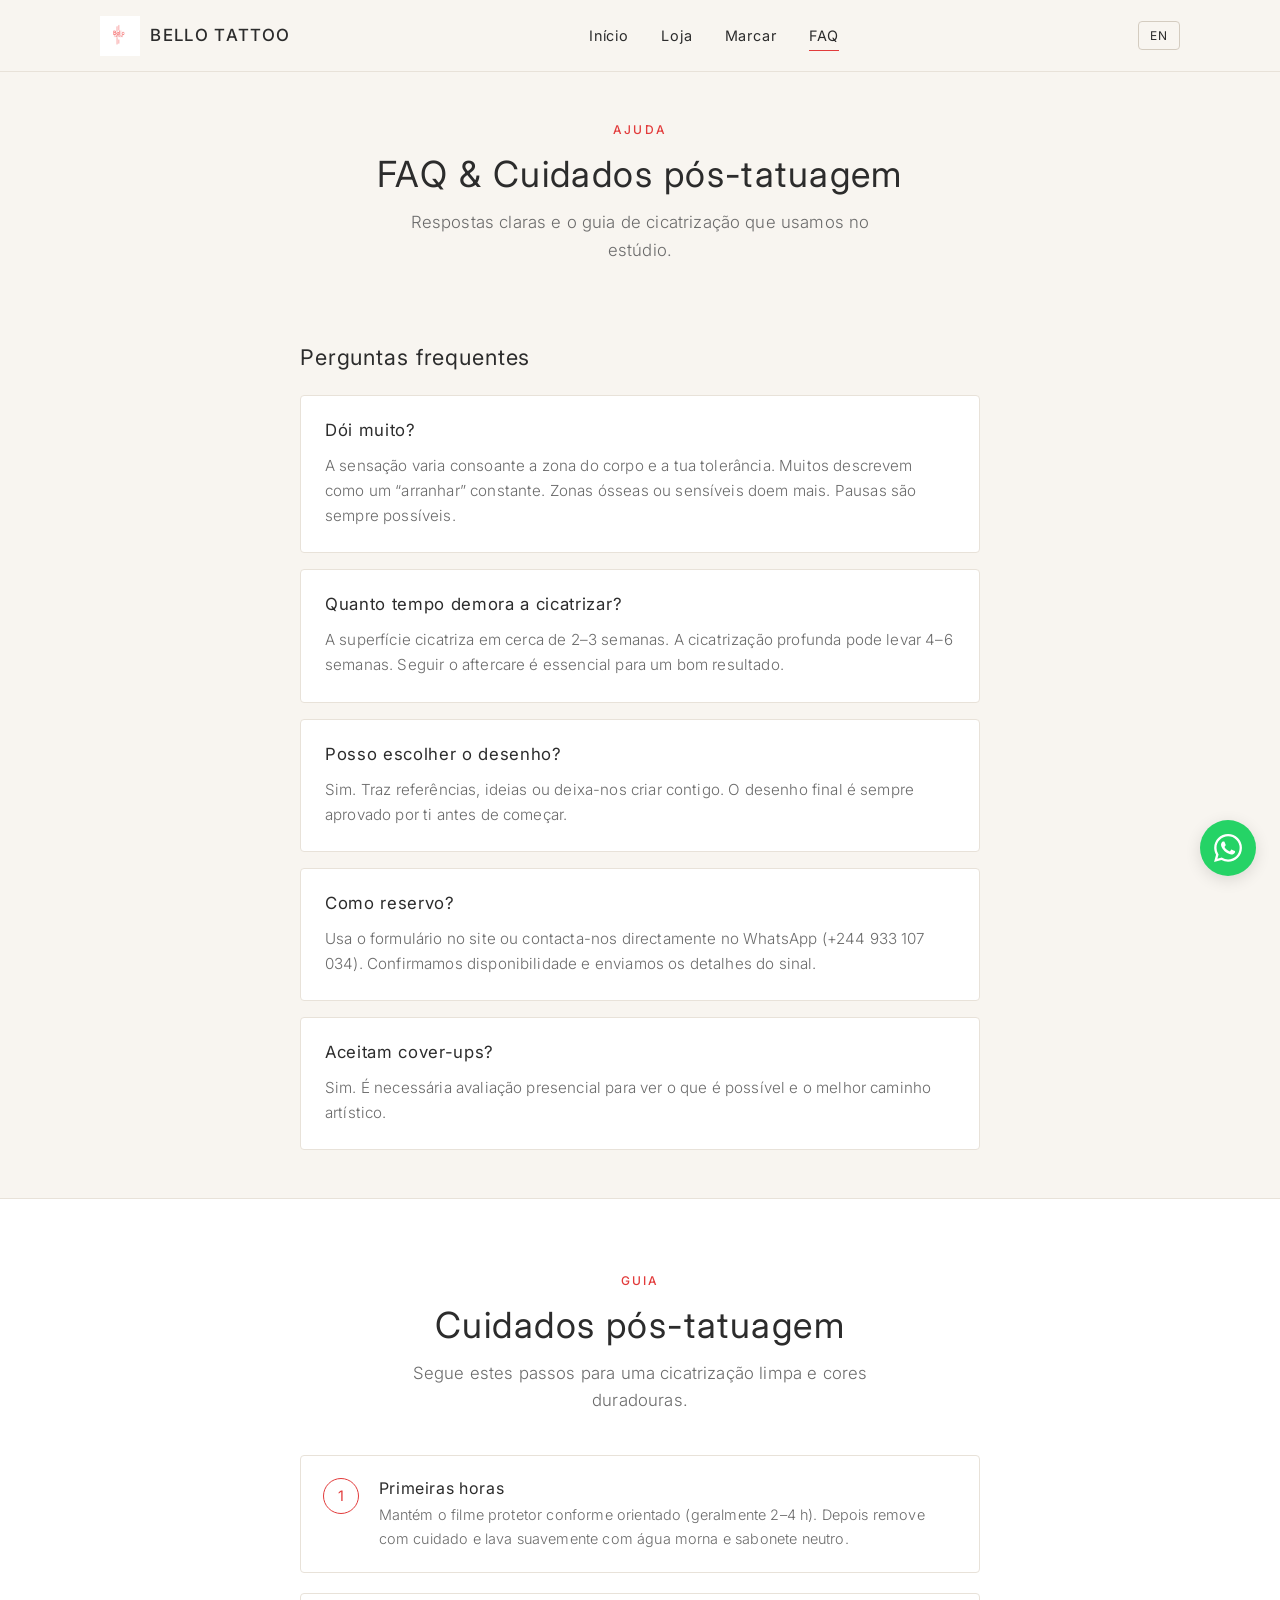
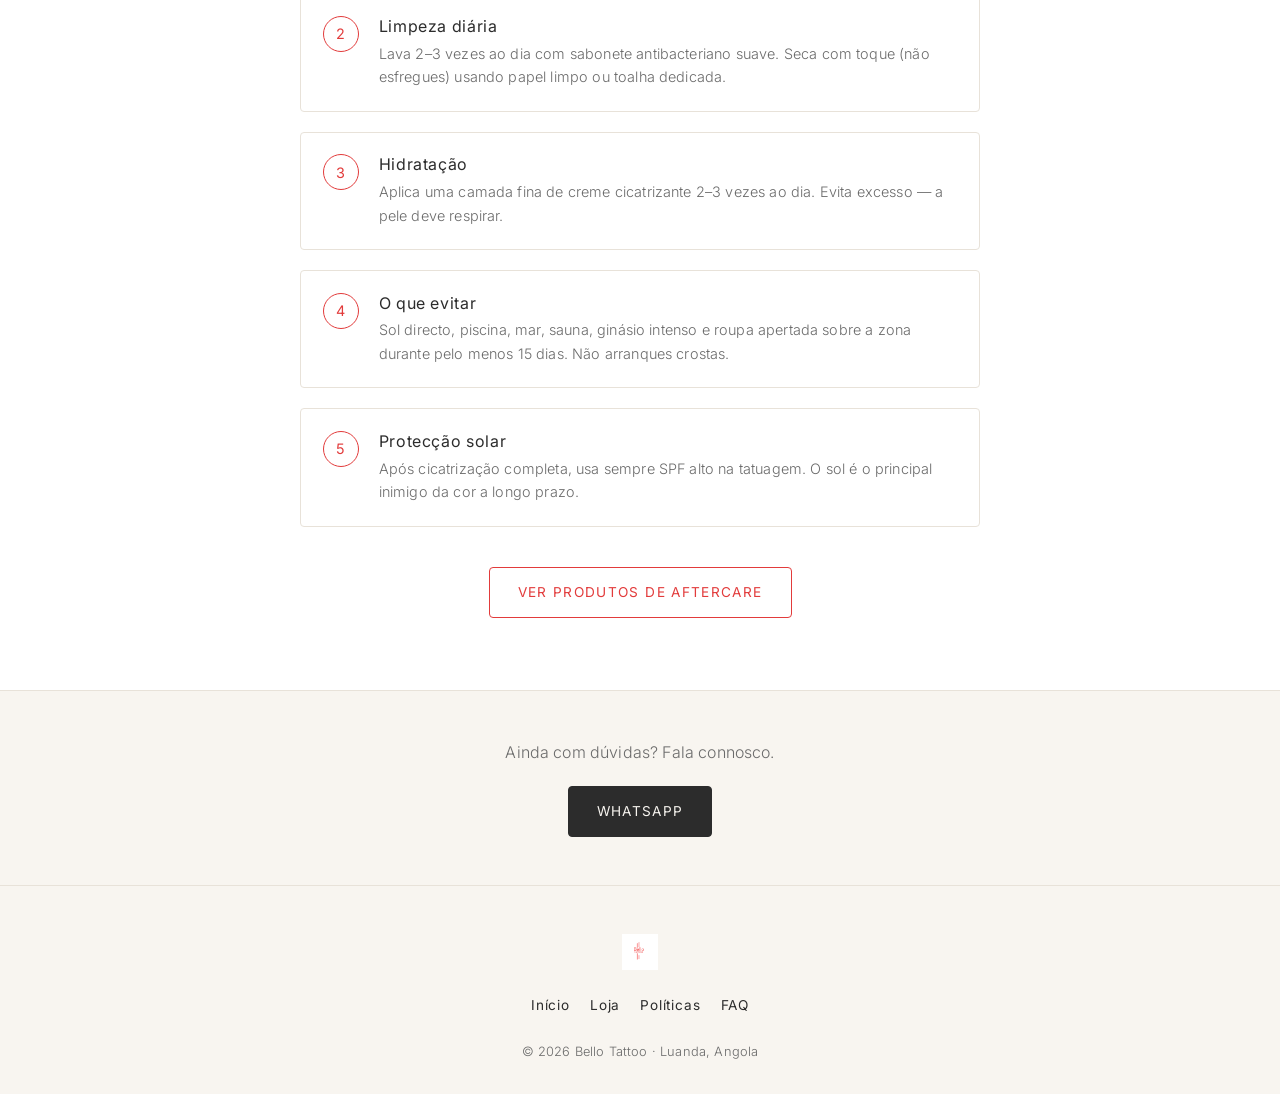
==== Bello-Tattoo-Website/faq.html @ 1ad39132 "Add files via upload" ====
<!DOCTYPE html>
<html lang="pt" data-lang="pt">
<head>
  <meta charset="UTF-8" />
  <meta name="viewport" content="width=device-width, initial-scale=1" />
  <title>FAQ &amp; Aftercare | Bello Tattoo</title>
  <link rel="icon" href="favicon.ico" sizes="any" />
  <link rel="icon" type="image/png" sizes="32x32" href="favicon-32.png" />
  <link rel="preconnect" href="https://fonts.googleapis.com" />
  <link rel="preconnect" href="https://fonts.gstatic.com" crossorigin />
  <link href="https://fonts.googleapis.com/css2?family=Inter:wght@300;400;500&display=swap" rel="stylesheet" />
  <link rel="stylesheet" href="css/styles.css" />
</head>
<body>
  <header class="site-header">
    <div class="header-inner">
      <a href="index.html" class="logo-link">
        <img src="images/logo.jpg" alt="Bello Tattoo" />
        <span class="logo-text">Bello Tattoo</span>
      </a>
      <nav class="nav-desktop">
        <a href="index.html" class="lang-pt">Início</a>
        <a href="index.html" class="lang-en">Home</a>
        <a href="products.html" class="lang-pt">Loja</a>
        <a href="products.html" class="lang-en">Shop</a>
        <a href="index.html#booking" class="lang-pt">Marcar</a>
        <a href="index.html#booking" class="lang-en">Book</a>
        <a href="faq.html">FAQ</a>
      </nav>
      <div class="header-actions">
        <button class="lang-toggle" type="button">EN</button>
        <button class="hamburger" type="button" aria-label="Menu">
          <span></span><span></span><span></span>
        </button>
      </div>
    </div>
  </header>

  <nav class="nav-mobile">
    <a href="index.html" class="lang-pt">Início</a>
    <a href="index.html" class="lang-en">Home</a>
    <a href="products.html" class="lang-pt">Loja</a>
    <a href="products.html" class="lang-en">Shop</a>
    <a href="policies.html" class="lang-pt">Políticas</a>
    <a href="policies.html" class="lang-en">Policies</a>
    <a href="faq.html">FAQ</a>
  </nav>

  <main>
    <div class="page-hero container">
      <span class="eyebrow">Ajuda</span>
      <h1 class="section-title lang-pt">FAQ &amp; Cuidados pós-tatuagem</h1>
      <h1 class="section-title lang-en">FAQ &amp; Aftercare</h1>
      <p class="section-sub lang-pt">Respostas claras e o guia de cicatrização que usamos no estúdio.</p>
      <p class="section-sub lang-en">Clear answers and the healing guide we use in the studio.</p>
    </div>

    <div class="container" style="max-width:720px;padding-bottom:2rem">
      <h2 class="section-title" style="font-size:1.35rem;margin-bottom:1.5rem;text-align:left">
        <span class="lang-pt">Perguntas frequentes</span>
        <span class="lang-en">Frequently asked questions</span>
      </h2>

      <div class="faq-item">
        <h3 class="lang-pt">Dói muito?</h3>
        <h3 class="lang-en">Does it hurt a lot?</h3>
        <p class="lang-pt">
          A sensação varia consoante a zona do corpo e a tua tolerância. Muitos descrevem como um “arranhar” constante.
          Zonas ósseas ou sensíveis doem mais. Pausas são sempre possíveis.
        </p>
        <p class="lang-en">
          Sensation varies by body area and your tolerance. Many describe it as a constant “scratching”.
          Bony or sensitive areas hurt more. Breaks are always possible.
        </p>
      </div>

      <div class="faq-item">
        <h3 class="lang-pt">Quanto tempo demora a cicatrizar?</h3>
        <h3 class="lang-en">How long does healing take?</h3>
        <p class="lang-pt">
          A superfície cicatriza em cerca de 2–3 semanas. A cicatrização profunda pode levar 4–6 semanas.
          Seguir o aftercare é essencial para um bom resultado.
        </p>
        <p class="lang-en">
          The surface heals in about 2–3 weeks. Deep healing can take 4–6 weeks.
          Following aftercare is essential for a good result.
        </p>
      </div>

      <div class="faq-item">
        <h3 class="lang-pt">Posso escolher o desenho?</h3>
        <h3 class="lang-en">Can I choose the design?</h3>
        <p class="lang-pt">
          Sim. Traz referências, ideias ou deixa-nos criar contigo. O desenho final é sempre aprovado por ti antes de começar.
        </p>
        <p class="lang-en">
          Yes. Bring references, ideas or let us create with you. The final design is always approved by you before we start.
        </p>
      </div>

      <div class="faq-item">
        <h3 class="lang-pt">Como reservo?</h3>
        <h3 class="lang-en">How do I book?</h3>
        <p class="lang-pt">
          Usa o formulário no site ou contacta-nos directamente no WhatsApp (+244 933 107 034).
          Confirmamos disponibilidade e enviamos os detalhes do sinal.
        </p>
        <p class="lang-en">
          Use the form on the site or contact us directly on WhatsApp (+244 933 107 034).
          We confirm availability and send deposit details.
        </p>
      </div>

      <div class="faq-item">
        <h3 class="lang-pt">Aceitam cover-ups?</h3>
        <h3 class="lang-en">Do you do cover-ups?</h3>
        <p class="lang-pt">
          Sim. É necessária avaliação presencial para ver o que é possível e o melhor caminho artístico.
        </p>
        <p class="lang-en">
          Yes. An in-person assessment is required to see what is possible and the best artistic approach.
        </p>
      </div>
    </div>

    <!-- Aftercare guide -->
    <section style="background:var(--bg-card);border-top:1px solid var(--border);border-bottom:1px solid var(--border)">
      <div class="container" style="max-width:720px">
        <span class="eyebrow" style="text-align:center">Guia</span>
        <h2 class="section-title lang-pt">Cuidados pós-tatuagem</h2>
        <h2 class="section-title lang-en">Aftercare steps</h2>
        <p class="section-sub lang-pt">Segue estes passos para uma cicatrização limpa e cores duradouras.</p>
        <p class="section-sub lang-en">Follow these steps for clean healing and lasting colour.</p>

        <div class="aftercare-steps">
          <div class="step">
            <div class="step-num">1</div>
            <div>
              <h4 class="lang-pt">Primeiras horas</h4>
              <h4 class="lang-en">First hours</h4>
              <p class="lang-pt">Mantém o filme protetor conforme orientado (geralmente 2–4 h). Depois remove com cuidado e lava suavemente com água morna e sabonete neutro.</p>
              <p class="lang-en">Keep the protective film as directed (usually 2–4 h). Then carefully remove and wash gently with lukewarm water and mild soap.</p>
            </div>
          </div>
          <div class="step">
            <div class="step-num">2</div>
            <div>
              <h4 class="lang-pt">Limpeza diária</h4>
              <h4 class="lang-en">Daily cleaning</h4>
              <p class="lang-pt">Lava 2–3 vezes ao dia com sabonete antibacteriano suave. Seca com toque (não esfregues) usando papel limpo ou toalha dedicada.</p>
              <p class="lang-en">Wash 2–3 times a day with mild antibacterial soap. Pat dry (do not rub) using clean paper or a dedicated towel.</p>
            </div>
          </div>
          <div class="step">
            <div class="step-num">3</div>
            <div>
              <h4 class="lang-pt">Hidratação</h4>
              <h4 class="lang-en">Moisturising</h4>
              <p class="lang-pt">Aplica uma camada fina de creme cicatrizante 2–3 vezes ao dia. Evita excesso — a pele deve respirar.</p>
              <p class="lang-en">Apply a thin layer of healing cream 2–3 times a day. Avoid excess — the skin needs to breathe.</p>
            </div>
          </div>
          <div class="step">
            <div class="step-num">4</div>
            <div>
              <h4 class="lang-pt">O que evitar</h4>
              <h4 class="lang-en">What to avoid</h4>
              <p class="lang-pt">Sol directo, piscina, mar, sauna, ginásio intenso e roupa apertada sobre a zona durante pelo menos 15 dias. Não arranques crostas.</p>
              <p class="lang-en">Direct sun, pools, sea, sauna, intense gym and tight clothing over the area for at least 15 days. Do not pick scabs.</p>
            </div>
          </div>
          <div class="step">
            <div class="step-num">5</div>
            <div>
              <h4 class="lang-pt">Protecção solar</h4>
              <h4 class="lang-en">Sun protection</h4>
              <p class="lang-pt">Após cicatrização completa, usa sempre SPF alto na tatuagem. O sol é o principal inimigo da cor a longo prazo.</p>
              <p class="lang-en">After full healing, always use high SPF on the tattoo. Sun is the main enemy of long-term colour.</p>
            </div>
          </div>
        </div>

        <p style="text-align:center;margin-top:2.5rem">
          <a href="products.html" class="btn btn-accent lang-pt">Ver produtos de aftercare</a>
          <a href="products.html" class="btn btn-accent lang-en">View aftercare products</a>
        </p>
      </div>
    </section>

    <div class="container" style="padding:3rem 1.25rem;text-align:center">
      <p class="lang-pt" style="color:var(--text-muted);margin-bottom:1.25rem;font-weight:300">
        Ainda com dúvidas? Fala connosco.
      </p>
      <p class="lang-en" style="color:var(--text-muted);margin-bottom:1.25rem;font-weight:300">
        Still have questions? Talk to us.
      </p>
      <a href="https://wa.me/244933107034" class="btn btn-filled" target="_blank" rel="noopener">WhatsApp</a>
    </div>
  </main>

  <footer class="site-footer">
    <div class="container">
      <div class="footer-logo"><img src="images/logo.jpg" alt="Bello Tattoo" /></div>
      <nav class="footer-nav">
        <a href="index.html" class="lang-pt">Início</a>
        <a href="index.html" class="lang-en">Home</a>
        <a href="products.html" class="lang-pt">Loja</a>
        <a href="products.html" class="lang-en">Shop</a>
        <a href="policies.html" class="lang-pt">Políticas</a>
        <a href="policies.html" class="lang-en">Policies</a>
        <a href="faq.html">FAQ</a>
      </nav>
      <p class="footer-copy">© 2026 Bello Tattoo · Luanda, Angola</p>
    </div>
  </footer>

  <a href="https://wa.me/244933107034" class="wa-float" target="_blank" rel="noopener" aria-label="WhatsApp">
    <svg viewBox="0 0 24 24"><path d="M17.472 14.382c-.297-.149-1.758-.867-2.03-.967-.273-.099-.471-.148-.67.15-.197.297-.767.966-.94 1.164-.173.199-.347.223-.644.075-.297-.15-1.255-.463-2.39-1.475-.883-.788-1.48-1.761-1.653-2.059-.173-.297-.018-.458.13-.606.134-.133.298-.347.446-.52.149-.174.198-.298.298-.497.099-.198.05-.371-.025-.52-.075-.149-.669-1.612-.916-2.207-.242-.579-.487-.5-.669-.51-.173-.008-.371-.01-.57-.01-.198 0-.52.074-.792.372-.272.297-1.04 1.016-1.04 2.479 0 1.462 1.065 2.875 1.213 3.074.149.198 2.096 3.2 5.077 4.487.709.306 1.262.489 1.694.625.712.227 1.36.195 1.871.118.571-.085 1.758-.719 2.006-1.413.248-.694.248-1.289.173-1.413-.074-.124-.272-.198-.57-.347m-5.421 7.403h-.004a9.87 9.87 0 01-5.031-1.378l-.361-.214-3.741.982.998-3.648-.235-.374a9.86 9.86 0 01-1.51-5.26c.001-5.45 4.436-9.884 9.888-9.884 2.64 0 5.122 1.03 6.988 2.898a9.825 9.825 0 012.893 6.994c-.003 5.45-4.435 9.884-9.885 9.884m8.413-18.297A11.815 11.815 0 0012.05 0C5.495 0 .16 5.335.157 11.892c0 2.096.547 4.142 1.588 5.945L.057 24l6.305-1.654a11.882 11.882 0 005.683 1.448h.005c6.554 0 11.89-5.335 11.893-11.893a11.821 11.821 0 00-3.48-8.413z"/></svg>
  </a>

  <script src="js/main.js"></script>
</body>
</html>
---- Bello-Tattoo-Website/css/styles.css ----
/* ============================================
   Bello Tattoo — Premium thin-line design
   Soft cream / charcoal / brand red accent
   Mobile-first, fully responsive
   ============================================ */

:root {
  --bg: #f8f5f0;
  --bg-card: #ffffff;
  --text: #2c2c2c;
  --text-muted: #6b6b6b;
  --accent: #e23b3b;
  --accent-soft: #f5d5d5;
  --border: #e8e2d9;
  --border-strong: #d4ccc0;
  --radius: 4px;
  --font: "Inter", system-ui, -apple-system, "Segoe UI", Roboto, sans-serif;
  --max: 1120px;
  --header-h: 72px;
}

*,
*::before,
*::after {
  box-sizing: border-box;
  margin: 0;
  padding: 0;
}

html {
  scroll-behavior: smooth;
  font-size: 16px;
}

body {
  font-family: var(--font);
  font-weight: 400;
  color: var(--text);
  background: var(--bg);
  line-height: 1.65;
  letter-spacing: 0.01em;
  -webkit-font-smoothing: antialiased;
  overflow-x: hidden;
}

img {
  max-width: 100%;
  height: auto;
  display: block;
}

a {
  color: inherit;
  text-decoration: none;
}

ul {
  list-style: none;
}

button,
input,
select,
textarea {
  font-family: inherit;
  font-size: inherit;
}

/* ---------- Typography ---------- */
h1, h2, h3, h4 {
  font-weight: 400;
  letter-spacing: 0.04em;
  line-height: 1.25;
}

.section-title {
  font-size: clamp(1.6rem, 4vw, 2.25rem);
  margin-bottom: 0.75rem;
  text-align: center;
}

.section-sub {
  text-align: center;
  color: var(--text-muted);
  font-weight: 300;
  max-width: 520px;
  margin: 0 auto 2.5rem;
  font-size: 1.05rem;
}

.eyebrow {
  display: block;
  font-size: 0.75rem;
  letter-spacing: 0.18em;
  text-transform: uppercase;
  color: var(--accent);
  margin-bottom: 0.75rem;
  font-weight: 500;
}

/* ---------- Layout ---------- */
.container {
  width: 100%;
  max-width: var(--max);
  margin: 0 auto;
  padding: 0 1.25rem;
}

section {
  padding: 4.5rem 0;
}

/* ---------- Header ---------- */
.site-header {
  position: fixed;
  top: 0;
  left: 0;
  right: 0;
  height: var(--header-h);
  background: rgba(248, 245, 240, 0.92);
  backdrop-filter: blur(10px);
  border-bottom: 1px solid var(--border);
  z-index: 1000;
  transition: background 0.25s;
}

.header-inner {
  display: flex;
  align-items: center;
  justify-content: space-between;
  height: 100%;
  max-width: var(--max);
  margin: 0 auto;
  padding: 0 1.25rem;
}

.logo-link {
  display: flex;
  align-items: center;
  gap: 0.65rem;
}

.logo-link img {
  height: 40px;
  width: auto;
}

.logo-text {
  font-size: 1.05rem;
  font-weight: 500;
  letter-spacing: 0.08em;
  text-transform: uppercase;
}

.nav-desktop {
  display: none;
  gap: 2rem;
  align-items: center;
}

.nav-desktop a {
  font-size: 0.9rem;
  font-weight: 400;
  letter-spacing: 0.06em;
  position: relative;
  padding: 0.25rem 0;
}

.nav-desktop a::after {
  content: "";
  position: absolute;
  left: 0;
  bottom: 0;
  width: 0;
  height: 1px;
  background: var(--accent);
  transition: width 0.3s ease;
}

.nav-desktop a:hover::after,
.nav-desktop a.active::after {
  width: 100%;
}

.header-actions {
  display: flex;
  align-items: center;
  gap: 0.75rem;
}

.lang-toggle {
  border: 1px solid var(--border-strong);
  background: transparent;
  padding: 0.35rem 0.7rem;
  font-size: 0.75rem;
  letter-spacing: 0.08em;
  cursor: pointer;
  border-radius: var(--radius);
  color: var(--text);
  transition: border-color 0.2s, color 0.2s;
}

.lang-toggle:hover {
  border-color: var(--accent);
  color: var(--accent);
}

/* Hamburger */
.hamburger {
  width: 28px;
  height: 20px;
  display: flex;
  flex-direction: column;
  justify-content: space-between;
  background: none;
  border: none;
  cursor: pointer;
  padding: 0;
  z-index: 1001;
}

.hamburger span {
  display: block;
  height: 1.5px;
  width: 100%;
  background: var(--text);
  transition: transform 0.35s ease, opacity 0.25s ease;
  transform-origin: center;
}

.hamburger.open span:nth-child(1) {
  transform: translateY(9.25px) rotate(45deg);
}

.hamburger.open span:nth-child(2) {
  opacity: 0;
}

.hamburger.open span:nth-child(3) {
  transform: translateY(-9.25px) rotate(-45deg);
}

/* Mobile nav */
.nav-mobile {
  position: fixed;
  inset: 0;
  background: var(--bg);
  display: flex;
  flex-direction: column;
  align-items: center;
  justify-content: center;
  gap: 1.75rem;
  opacity: 0;
  visibility: hidden;
  transition: opacity 0.3s, visibility 0.3s;
  z-index: 999;
}

.nav-mobile.open {
  opacity: 1;
  visibility: visible;
}

.nav-mobile a {
  font-size: 1.35rem;
  letter-spacing: 0.1em;
  font-weight: 300;
}

.nav-mobile a:hover {
  color: var(--accent);
}

/* ---------- Buttons ---------- */
.btn {
  display: inline-flex;
  align-items: center;
  justify-content: center;
  gap: 0.5rem;
  padding: 0.85rem 1.75rem;
  border: 1px solid var(--text);
  background: transparent;
  color: var(--text);
  font-size: 0.85rem;
  font-weight: 400;
  letter-spacing: 0.1em;
  text-transform: uppercase;
  border-radius: var(--radius);
  cursor: pointer;
  transition: background 0.25s, color 0.25s, border-color 0.25s;
}

.btn:hover {
  background: var(--text);
  color: var(--bg);
}

.btn-accent {
  border-color: var(--accent);
  color: var(--accent);
}

.btn-accent:hover {
  background: var(--accent);
  color: #fff;
}

.btn-filled {
  background: var(--text);
  color: var(--bg);
  border-color: var(--text);
}

.btn-filled:hover {
  background: var(--accent);
  border-color: var(--accent);
  color: #fff;
}

/* ---------- Hero ---------- */
.hero {
  min-height: 100vh;
  display: flex;
  align-items: center;
  padding-top: calc(var(--header-h) + 2rem);
  padding-bottom: 4rem;
  position: relative;
}

.hero-grid {
  display: grid;
  gap: 3rem;
  align-items: center;
}

.hero-content h1 {
  font-size: clamp(2.4rem, 7vw, 3.8rem);
  font-weight: 300;
  letter-spacing: 0.06em;
  margin-bottom: 1.25rem;
}

.hero-content h1 span {
  color: var(--accent);
}

.hero-lead {
  font-size: 1.1rem;
  font-weight: 300;
  color: var(--text-muted);
  max-width: 420px;
  margin-bottom: 2rem;
}

.hero-cta {
  display: flex;
  flex-wrap: wrap;
  gap: 1rem;
}

.hero-visual {
  position: relative;
}

.hero-visual img {
  width: 100%;
  aspect-ratio: 4/5;
  object-fit: cover;
  border: 1px solid var(--border);
  border-radius: var(--radius);
}

.hero-badge {
  position: absolute;
  bottom: 1.25rem;
  left: 1.25rem;
  background: rgba(248, 245, 240, 0.95);
  border: 1px solid var(--border);
  padding: 0.6rem 1rem;
  font-size: 0.75rem;
  letter-spacing: 0.1em;
  text-transform: uppercase;
}

/* ---------- Store Card (artistic) ---------- */
.store-card-section {
  padding: 2rem 0 4rem;
}

.store-card {
  display: grid;
  gap: 0;
  border: 1px solid var(--border-strong);
  border-radius: var(--radius);
  overflow: hidden;
  background: var(--bg-card);
  transition: border-color 0.3s;
}

.store-card:hover {
  border-color: var(--accent);
}

.store-card-visual {
  aspect-ratio: 16/10;
  background: linear-gradient(135deg, #2c2c2c 0%, #1a1a1a 100%);
  display: flex;
  align-items: center;
  justify-content: center;
  position: relative;
  overflow: hidden;
}

.store-card-visual::before {
  content: "";
  position: absolute;
  inset: 0;
  background: radial-gradient(circle at 30% 70%, rgba(226, 59, 59, 0.25), transparent 60%);
}

.store-card-visual svg {
  width: 80px;
  height: 80px;
  opacity: 0.9;
  position: relative;
  z-index: 1;
}

.store-card-body {
  padding: 2rem 1.75rem;
  text-align: center;
}

.store-card-body h3 {
  font-size: 1.35rem;
  margin-bottom: 0.75rem;
  letter-spacing: 0.06em;
}

.store-card-body p {
  color: var(--text-muted);
  font-weight: 300;
  margin-bottom: 1.5rem;
  font-size: 0.98rem;
}

/* ---------- About ---------- */
.about-grid {
  display: grid;
  gap: 2.5rem;
  align-items: center;
}

.about-text p {
  margin-bottom: 1.1rem;
  color: var(--text-muted);
  font-weight: 300;
}

.about-stats {
  display: grid;
  grid-template-columns: repeat(3, 1fr);
  gap: 1rem;
  margin-top: 2rem;
  padding-top: 2rem;
  border-top: 1px solid var(--border);
}

.stat {
  text-align: center;
}

.stat-num {
  font-size: 1.75rem;
  font-weight: 300;
  color: var(--accent);
  letter-spacing: 0.04em;
}

.stat-label {
  font-size: 0.75rem;
  letter-spacing: 0.1em;
  text-transform: uppercase;
  color: var(--text-muted);
  margin-top: 0.25rem;
}

.about-img {
  border: 1px solid var(--border);
  border-radius: var(--radius);
  overflow: hidden;
}

.about-img img {
  width: 100%;
  aspect-ratio: 4/5;
  object-fit: cover;
}

/* ---------- Prices / Services ---------- */
.prices-grid {
  display: grid;
  gap: 1.25rem;
}

.price-card {
  border: 1px solid var(--border);
  border-radius: var(--radius);
  padding: 1.75rem 1.5rem;
  background: var(--bg-card);
  transition: border-color 0.25s;
}

.price-card:hover {
  border-color: var(--accent);
}

.price-card h3 {
  font-size: 1.1rem;
  margin-bottom: 0.5rem;
  letter-spacing: 0.05em;
}

.price-card .price {
  font-size: 1.5rem;
  font-weight: 300;
  color: var(--accent);
  margin-bottom: 0.75rem;
}

.price-card p {
  font-size: 0.9rem;
  color: var(--text-muted);
  font-weight: 300;
}

.price-note {
  text-align: center;
  margin-top: 2rem;
  font-size: 0.85rem;
  color: var(--text-muted);
  font-weight: 300;
}

/* ---------- Gallery ---------- */
.gallery-grid {
  display: grid;
  grid-template-columns: repeat(2, 1fr);
  gap: 0.75rem;
}

.gallery-item {
  position: relative;
  overflow: hidden;
  border: 1px solid var(--border);
  border-radius: var(--radius);
  aspect-ratio: 1;
}

.gallery-item img {
  width: 100%;
  height: 100%;
  object-fit: cover;
  transition: transform 0.5s ease;
}

.gallery-item:hover img {
  transform: scale(1.04);
}

.gallery-cta {
  text-align: center;
  margin-top: 2.5rem;
}

/* ---------- Booking Form ---------- */
.booking-section {
  background: var(--bg-card);
  border-top: 1px solid var(--border);
  border-bottom: 1px solid var(--border);
}

.form-card {
  max-width: 640px;
  margin: 0 auto;
  border: 1px solid var(--border);
  border-radius: var(--radius);
  padding: 2rem 1.5rem;
  background: var(--bg);
}

.form-group {
  margin-bottom: 1.35rem;
}

.form-group label {
  display: block;
  font-size: 0.8rem;
  letter-spacing: 0.08em;
  text-transform: uppercase;
  margin-bottom: 0.45rem;
  color: var(--text-muted);
}

.form-group input,
.form-group select,
.form-group textarea {
  width: 100%;
  padding: 0.85rem 1rem;
  border: 1px solid var(--border-strong);
  border-radius: var(--radius);
  background: var(--bg-card);
  color: var(--text);
  transition: border-color 0.2s;
}

.form-group input:focus,
.form-group select:focus,
.form-group textarea:focus {
  outline: none;
  border-color: var(--accent);
}

.form-group textarea {
  min-height: 120px;
  resize: vertical;
}

.form-row {
  display: grid;
  gap: 1rem;
}

.form-actions {
  margin-top: 1.75rem;
  text-align: center;
}

/* ---------- Contact ---------- */
.contact-grid {
  display: grid;
  gap: 2rem;
}

.contact-card {
  border: 1px solid var(--border);
  border-radius: var(--radius);
  padding: 1.75rem;
  background: var(--bg-card);
}

.contact-card h3 {
  font-size: 1rem;
  letter-spacing: 0.08em;
  text-transform: uppercase;
  margin-bottom: 1rem;
  color: var(--accent);
}

.contact-card p,
.contact-card a {
  font-weight: 300;
  color: var(--text-muted);
  margin-bottom: 0.4rem;
}

.contact-card a:hover {
  color: var(--accent);
}

.social-links {
  display: flex;
  gap: 1rem;
  margin-top: 1rem;
}

.social-links a {
  width: 40px;
  height: 40px;
  border: 1px solid var(--border-strong);
  border-radius: 50%;
  display: flex;
  align-items: center;
  justify-content: center;
  transition: border-color 0.2s, color 0.2s;
}

.social-links a:hover {
  border-color: var(--accent);
  color: var(--accent);
}

/* ---------- Footer ---------- */
.site-footer {
  padding: 3rem 0 2rem;
  border-top: 1px solid var(--border);
  text-align: center;
}

.footer-logo {
  margin-bottom: 1rem;
}

.footer-logo img {
  height: 36px;
  margin: 0 auto;
}

.footer-nav {
  display: flex;
  flex-wrap: wrap;
  justify-content: center;
  gap: 1.25rem;
  margin: 1.5rem 0;
  font-size: 0.85rem;
  letter-spacing: 0.06em;
}

.footer-nav a:hover {
  color: var(--accent);
}

.footer-copy {
  font-size: 0.8rem;
  color: var(--text-muted);
  font-weight: 300;
}

/* ---------- Floating WhatsApp ---------- */
.wa-float {
  position: fixed;
  bottom: 1.5rem;
  right: 1.5rem;
  width: 56px;
  height: 56px;
  background: #25d366;
  border-radius: 50%;
  display: flex;
  align-items: center;
  justify-content: center;
  box-shadow: 0 4px 16px rgba(0, 0, 0, 0.12);
  z-index: 900;
  transition: transform 0.2s;
}

.wa-float:hover {
  transform: scale(1.06);
}

.wa-float svg {
  width: 28px;
  height: 28px;
  fill: #fff;
}

/* ---------- Products page ---------- */
.page-hero {
  padding-top: calc(var(--header-h) + 3rem);
  padding-bottom: 2.5rem;
  text-align: center;
}

.products-grid {
  display: grid;
  gap: 1.5rem;
  padding-bottom: 4rem;
}

.product-card {
  border: 1px solid var(--border);
  border-radius: var(--radius);
  background: var(--bg-card);
  overflow: hidden;
  display: flex;
  flex-direction: column;
  transition: border-color 0.25s;
}

.product-card:hover {
  border-color: var(--accent);
}

.product-img {
  aspect-ratio: 1;
  background: linear-gradient(145deg, #f0ebe3, #e8e2d9);
  display: flex;
  align-items: center;
  justify-content: center;
  font-size: 3rem;
  color: var(--accent);
  opacity: 0.7;
}

.product-body {
  padding: 1.5rem;
  flex: 1;
  display: flex;
  flex-direction: column;
}

.product-body h3 {
  font-size: 1.1rem;
  margin-bottom: 0.5rem;
}

.product-body .price {
  color: var(--accent);
  font-size: 1.25rem;
  font-weight: 300;
  margin-bottom: 0.75rem;
}

.product-body p {
  font-size: 0.9rem;
  color: var(--text-muted);
  font-weight: 300;
  flex: 1;
  margin-bottom: 1.25rem;
}

.qty-row {
  display: flex;
  align-items: center;
  gap: 0.75rem;
  margin-bottom: 1rem;
}

.qty-row button {
  width: 32px;
  height: 32px;
  border: 1px solid var(--border-strong);
  background: transparent;
  border-radius: var(--radius);
  cursor: pointer;
  font-size: 1rem;
  line-height: 1;
}

.qty-row input {
  width: 48px;
  text-align: center;
  border: 1px solid var(--border);
  padding: 0.35rem;
  border-radius: var(--radius);
}

/* Cart drawer */
.cart-bar {
  position: fixed;
  bottom: 0;
  left: 0;
  right: 0;
  background: var(--bg-card);
  border-top: 1px solid var(--border-strong);
  padding: 1rem 1.25rem;
  display: none;
  align-items: center;
  justify-content: space-between;
  z-index: 800;
  box-shadow: 0 -4px 20px rgba(0, 0, 0, 0.04);
}

.cart-bar.visible {
  display: flex;
}

.cart-info {
  font-size: 0.9rem;
}

.cart-info strong {
  color: var(--accent);
}

/* ---------- Policies / FAQ ---------- */
.policy-block,
.faq-item {
  border: 1px solid var(--border);
  border-radius: var(--radius);
  padding: 1.5rem;
  margin-bottom: 1rem;
  background: var(--bg-card);
}

.policy-block h3,
.faq-item h3 {
  font-size: 1.05rem;
  margin-bottom: 0.75rem;
  letter-spacing: 0.04em;
}

.policy-block p,
.faq-item p {
  color: var(--text-muted);
  font-weight: 300;
  font-size: 0.95rem;
}

.faq-item + .faq-item {
  margin-top: 0.75rem;
}

/* ---------- Aftercare steps ---------- */
.aftercare-steps {
  display: grid;
  gap: 1.25rem;
  margin-top: 2rem;
}

.step {
  display: flex;
  gap: 1.25rem;
  align-items: flex-start;
  border: 1px solid var(--border);
  border-radius: var(--radius);
  padding: 1.35rem;
  background: var(--bg-card);
}

.step-num {
  flex-shrink: 0;
  width: 36px;
  height: 36px;
  border: 1px solid var(--accent);
  border-radius: 50%;
  display: flex;
  align-items: center;
  justify-content: center;
  font-size: 0.9rem;
  color: var(--accent);
}

.step h4 {
  font-size: 1rem;
  margin-bottom: 0.35rem;
}

.step p {
  font-size: 0.9rem;
  color: var(--text-muted);
  font-weight: 300;
}

/* ---------- Responsive ---------- */
@media (min-width: 640px) {
  .prices-grid {
    grid-template-columns: repeat(2, 1fr);
  }

  .products-grid {
    grid-template-columns: repeat(2, 1fr);
  }

  .form-row {
    grid-template-columns: 1fr 1fr;
  }

  .gallery-grid {
    grid-template-columns: repeat(3, 1fr);
  }
}

@media (min-width: 900px) {
  .nav-desktop {
    display: flex;
  }

  .hamburger {
    display: none;
  }

  .hero-grid {
    grid-template-columns: 1fr 1fr;
    gap: 4rem;
  }

  .about-grid {
    grid-template-columns: 1fr 1fr;
    gap: 4rem;
  }

  .store-card {
    grid-template-columns: 1fr 1.2fr;
  }

  .store-card-visual {
    aspect-ratio: auto;
    min-height: 280px;
  }

  .store-card-body {
    text-align: left;
    display: flex;
    flex-direction: column;
    justify-content: center;
    padding: 2.5rem;
  }

  .prices-grid {
    grid-template-columns: repeat(3, 1fr);
  }

  .products-grid {
    grid-template-columns: repeat(3, 1fr);
  }

  .contact-grid {
    grid-template-columns: repeat(3, 1fr);
  }

  .gallery-grid {
    grid-template-columns: repeat(4, 1fr);
  }
}

/* Utility */
.hidden {
  display: none !important;
}

[data-lang="en"] .lang-pt {
  display: none;
}

[data-lang="pt"] .lang-en {
  display: none;
}
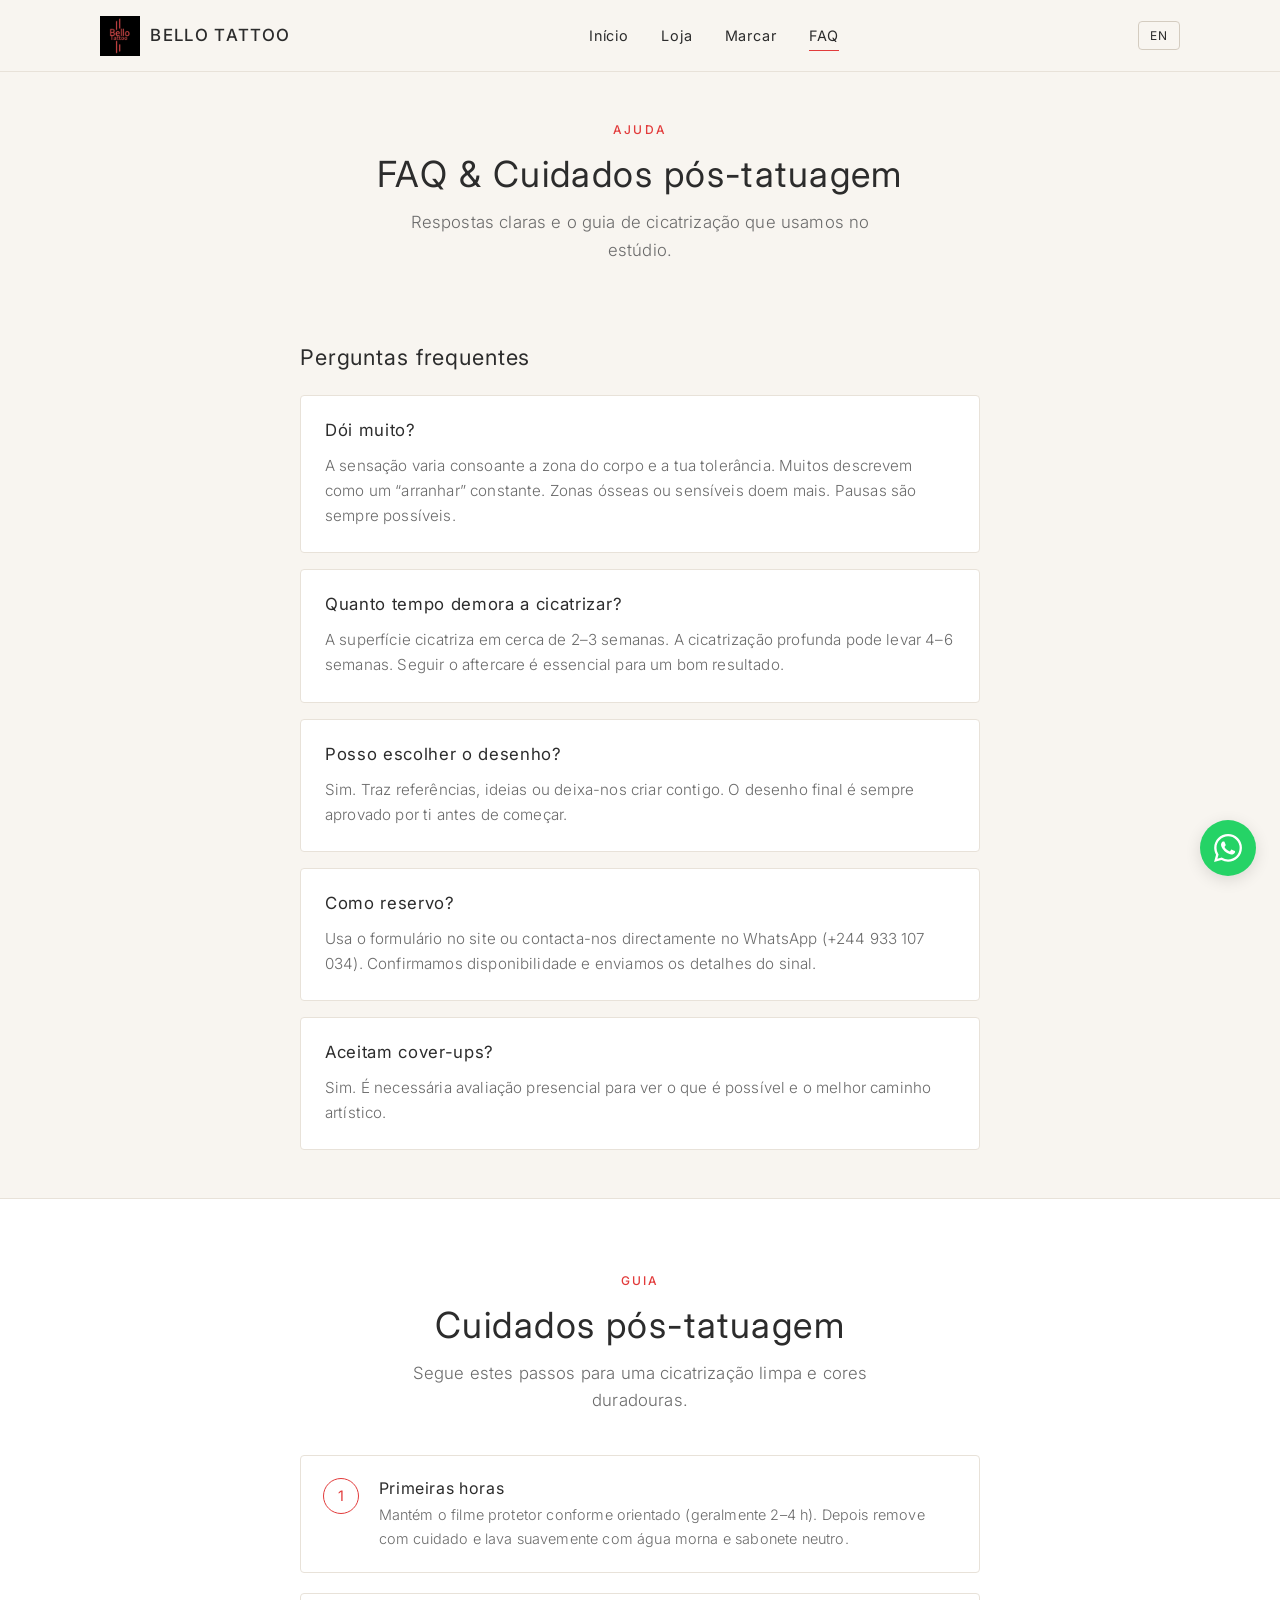
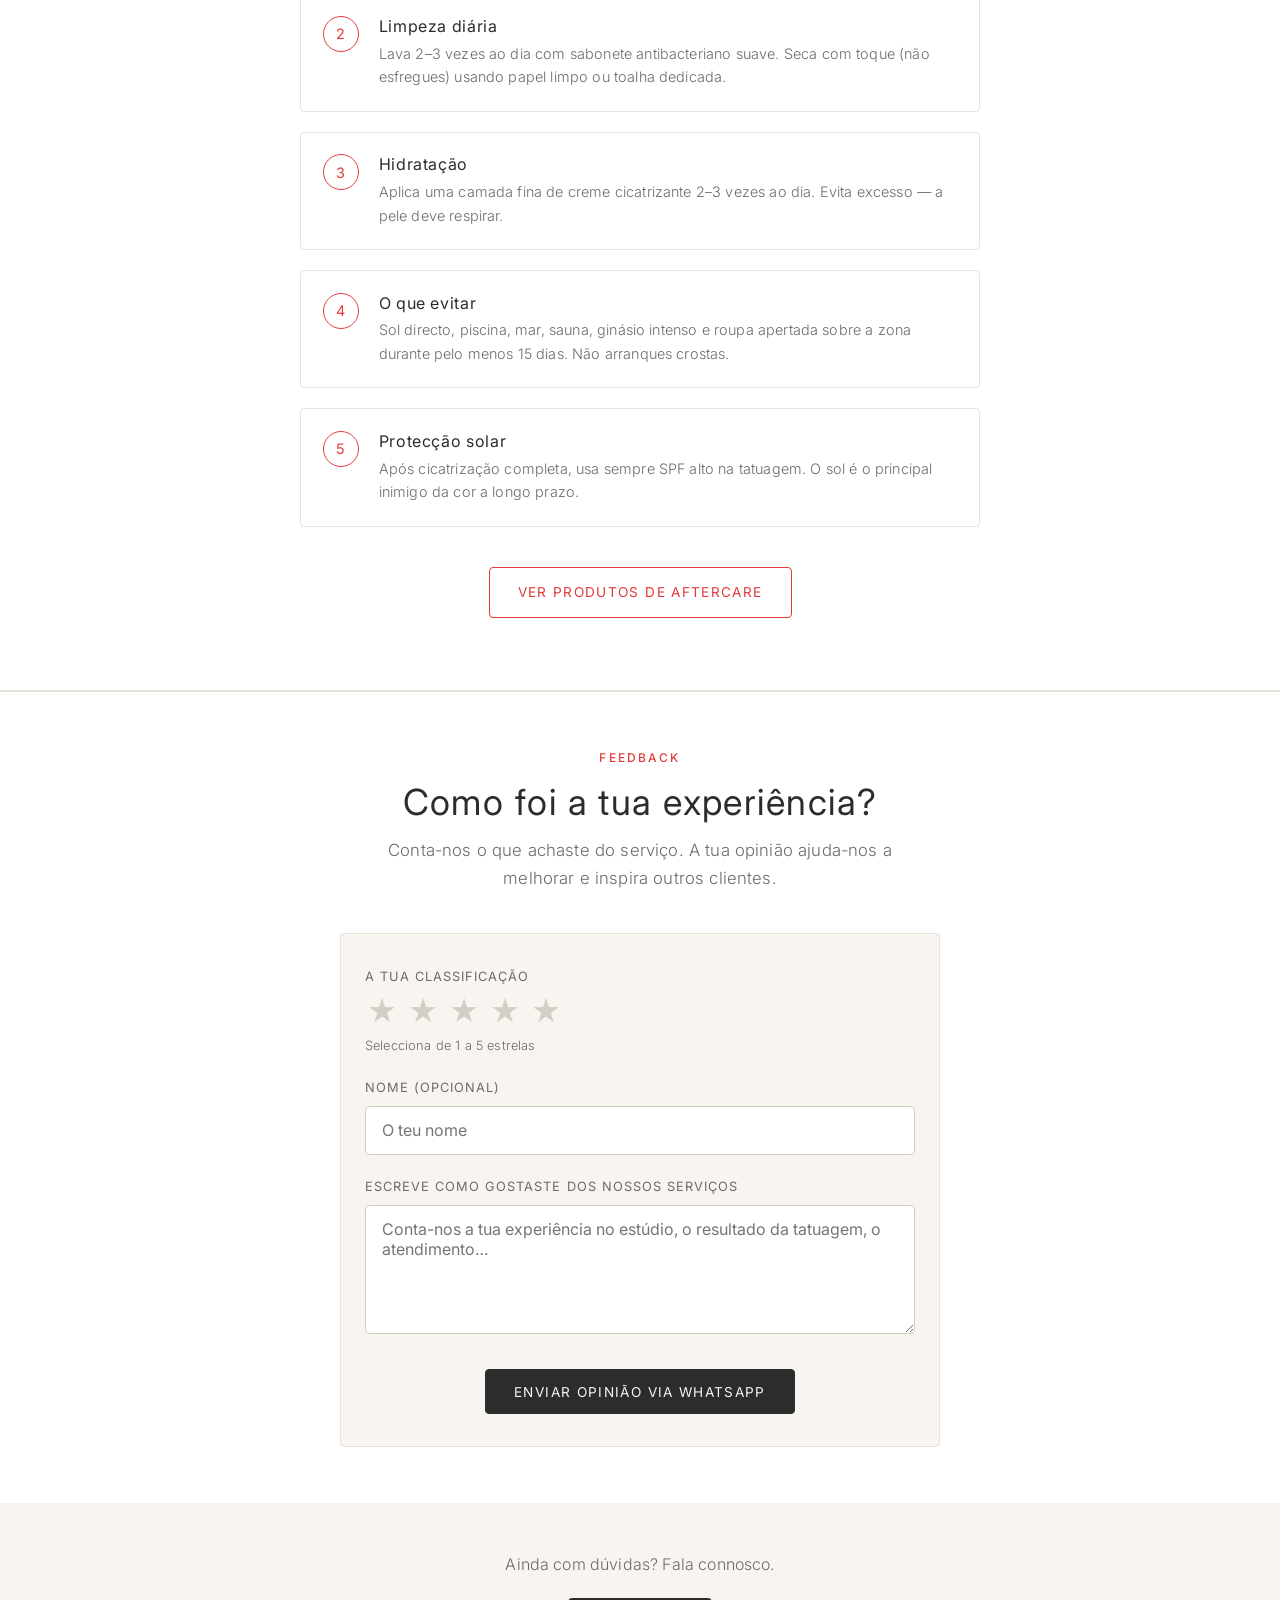
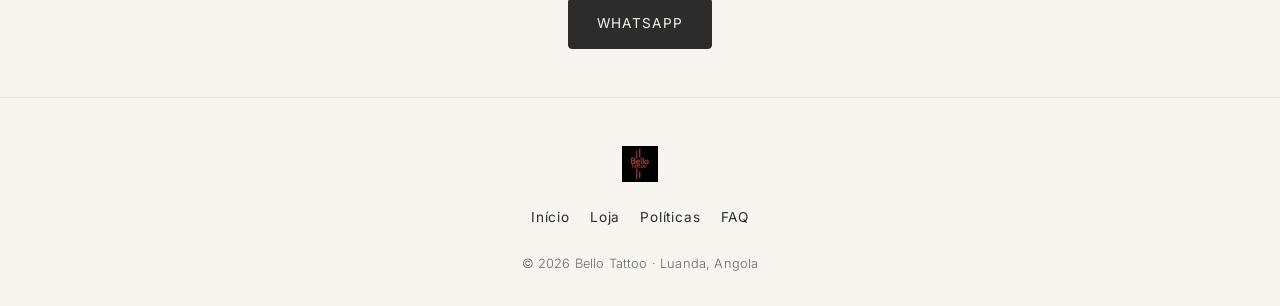
==== commit abeb219d: "Add files via upload" ====
--- a/Bello-Tattoo-Website/faq.html
+++ b/Bello-Tattoo-Website/faq.html
@@ -187,6 +187,63 @@
       </div>
     </section>
 
+    <!-- Feedback / opinion form -->
+    <section id="feedback" class="feedback-section">
+      <div class="container" style="max-width:640px">
+        <span class="eyebrow" style="text-align:center;display:block">Feedback</span>
+        <h2 class="section-title lang-pt">Como foi a tua experiência?</h2>
+        <h2 class="section-title lang-en">How was your experience?</h2>
+        <p class="section-sub lang-pt">
+          Conta-nos o que achaste do serviço. A tua opinião ajuda-nos a melhorar e inspira outros clientes.
+        </p>
+        <p class="section-sub lang-en">
+          Tell us what you thought of the service. Your opinion helps us improve and inspires other clients.
+        </p>
+
+        <form id="feedback-form" class="form-card feedback-form">
+          <div class="form-group">
+            <label class="lang-pt">A tua classificação</label>
+            <label class="lang-en">Your rating</label>
+            <div class="star-rating" id="star-rating" role="radiogroup" aria-label="Rating">
+              <button type="button" class="star" data-value="1" aria-label="1">★</button>
+              <button type="button" class="star" data-value="2" aria-label="2">★</button>
+              <button type="button" class="star" data-value="3" aria-label="3">★</button>
+              <button type="button" class="star" data-value="4" aria-label="4">★</button>
+              <button type="button" class="star" data-value="5" aria-label="5">★</button>
+            </div>
+            <input type="hidden" id="fb-rating" name="rating" value="" />
+            <p class="rating-hint lang-pt" id="rating-hint">Selecciona de 1 a 5 estrelas</p>
+            <p class="rating-hint lang-en" id="rating-hint-en">Select from 1 to 5 stars</p>
+          </div>
+
+          <div class="form-group">
+            <label for="fb-name" class="lang-pt">Nome (opcional)</label>
+            <label for="fb-name" class="lang-en">Name (optional)</label>
+            <input type="text" id="fb-name" name="name" placeholder="O teu nome" />
+          </div>
+
+          <div class="form-group">
+            <label for="fb-opinion" class="lang-pt">Escreve como gostaste dos nossos serviços</label>
+            <label for="fb-opinion" class="lang-en">Write how you enjoyed our services</label>
+            <textarea
+              id="fb-opinion"
+              name="opinion"
+              rows="5"
+              required
+              placeholder="Conta-nos a tua experiência no estúdio, o resultado da tatuagem, o atendimento…"
+            ></textarea>
+          </div>
+
+          <div class="form-actions">
+            <button type="submit" class="btn btn-filled">
+              <span class="lang-pt">Enviar opinião via WhatsApp</span>
+              <span class="lang-en">Send feedback via WhatsApp</span>
+            </button>
+          </div>
+        </form>
+      </div>
+    </section>
+
     <div class="container" style="padding:3rem 1.25rem;text-align:center">
       <p class="lang-pt" style="color:var(--text-muted);margin-bottom:1.25rem;font-weight:300">
         Ainda com dúvidas? Fala connosco.
--- a/Bello-Tattoo-Website/css/styles.css
+++ b/Bello-Tattoo-Website/css/styles.css
@@ -362,12 +362,41 @@
   position: relative;
 }
 
-.hero-visual img {
+.hero-video-stack {
+  position: relative;
   width: 100%;
   aspect-ratio: 4/5;
+  border: 1px solid var(--border);
+  border-radius: var(--radius);
+  overflow: hidden;
+  background: #111;
+}
+
+.hero-visual img,
+.hero-visual .hero-video {
+  width: 100%;
+  height: 100%;
   object-fit: cover;
-  border: 1px solid var(--border);
-  border-radius: var(--radius);
+  display: block;
+  background: #111;
+}
+
+.hero-video-stack .hero-video {
+  position: absolute;
+  inset: 0;
+  opacity: 0;
+  transition: opacity 0.8s ease;
+  pointer-events: none;
+}
+
+.hero-video-stack .hero-video.is-active {
+  opacity: 1;
+  pointer-events: auto;
+}
+
+.hero-video {
+  /* Safari / iOS autoplay-friendly */
+  -webkit-playsinline: true;
 }
 
 .hero-badge {
@@ -403,7 +432,7 @@
 
 .store-card-visual {
   aspect-ratio: 16/10;
-  background: linear-gradient(135deg, #2c2c2c 0%, #1a1a1a 100%);
+  background: #f0ede8;
   display: flex;
   align-items: center;
   justify-content: center;
@@ -411,19 +440,16 @@
   overflow: hidden;
 }
 
-.store-card-visual::before {
-  content: "";
-  position: absolute;
-  inset: 0;
-  background: radial-gradient(circle at 30% 70%, rgba(226, 59, 59, 0.25), transparent 60%);
-}
-
-.store-card-visual svg {
-  width: 80px;
-  height: 80px;
-  opacity: 0.9;
-  position: relative;
-  z-index: 1;
+.store-card-visual img {
+  width: 100%;
+  height: 100%;
+  object-fit: cover;
+  display: block;
+  transition: transform 0.5s ease;
+}
+
+.store-card:hover .store-card-visual img {
+  transform: scale(1.04);
 }
 
 .store-card-body {
@@ -506,13 +532,42 @@
 .price-card {
   border: 1px solid var(--border);
   border-radius: var(--radius);
-  padding: 1.75rem 1.5rem;
+  padding: 0;
   background: var(--bg-card);
   transition: border-color 0.25s;
+  overflow: hidden;
+  position: relative;
+  min-height: 220px;
 }
 
 .price-card:hover {
   border-color: var(--accent);
+}
+
+.price-card.has-bg {
+  background-size: cover;
+  background-position: center;
+  background-repeat: no-repeat;
+}
+
+.price-card.has-bg::before {
+  content: "";
+  position: absolute;
+  inset: 0;
+  background: linear-gradient(
+    180deg,
+    rgba(248, 245, 240, 0.82) 0%,
+    rgba(248, 245, 240, 0.72) 50%,
+    rgba(248, 245, 240, 0.62) 100%
+  );
+  pointer-events: none;
+}
+
+.price-card-inner {
+  position: relative;
+  z-index: 1;
+  padding: 1.75rem 1.5rem;
+  height: 100%;
 }
 
 .price-card h3 {
@@ -555,16 +610,20 @@
   border: 1px solid var(--border);
   border-radius: var(--radius);
   aspect-ratio: 1;
-}
-
-.gallery-item img {
+  background: #111;
+}
+
+.gallery-item img,
+.gallery-item video {
   width: 100%;
   height: 100%;
   object-fit: cover;
+  display: block;
   transition: transform 0.5s ease;
 }
 
-.gallery-item:hover img {
+.gallery-item:hover img,
+.gallery-item:hover video {
   transform: scale(1.04);
 }
 
@@ -782,13 +841,23 @@
 
 .product-img {
   aspect-ratio: 1;
-  background: linear-gradient(145deg, #f0ebe3, #e8e2d9);
+  background: #f5f2ec;
   display: flex;
   align-items: center;
   justify-content: center;
-  font-size: 3rem;
-  color: var(--accent);
-  opacity: 0.7;
+  overflow: hidden;
+}
+
+.product-img img {
+  width: 100%;
+  height: 100%;
+  object-fit: cover;
+  display: block;
+  transition: transform 0.4s ease;
+}
+
+.product-card:hover .product-img img {
+  transform: scale(1.04);
 }
 
 .product-body {
@@ -900,6 +969,52 @@
   margin-top: 0.75rem;
 }
 
+/* ---------- Feedback form ---------- */
+.feedback-section {
+  padding: 3.5rem 0;
+  border-top: 1px solid var(--border);
+  background: var(--bg-card);
+}
+
+.feedback-form {
+  margin-top: 1.5rem;
+}
+
+.star-rating {
+  display: flex;
+  gap: 0.35rem;
+  margin: 0.5rem 0 0.35rem;
+}
+
+.star-rating .star {
+  background: none;
+  border: none;
+  padding: 0.15rem;
+  cursor: pointer;
+  font-size: 1.85rem;
+  line-height: 1;
+  color: #d4cfc6;
+  transition: color 0.15s, transform 0.15s;
+  letter-spacing: 0.02em;
+}
+
+.star-rating .star:hover,
+.star-rating .star.is-hover {
+  color: #e23b3b;
+  transform: scale(1.08);
+}
+
+.star-rating .star.is-active {
+  color: #e23b3b;
+}
+
+.rating-hint {
+  font-size: 0.8rem;
+  color: var(--text-muted);
+  font-weight: 300;
+  margin: 0;
+}
+
 /* ---------- Aftercare steps ---------- */
 .aftercare-steps {
   display: grid;
